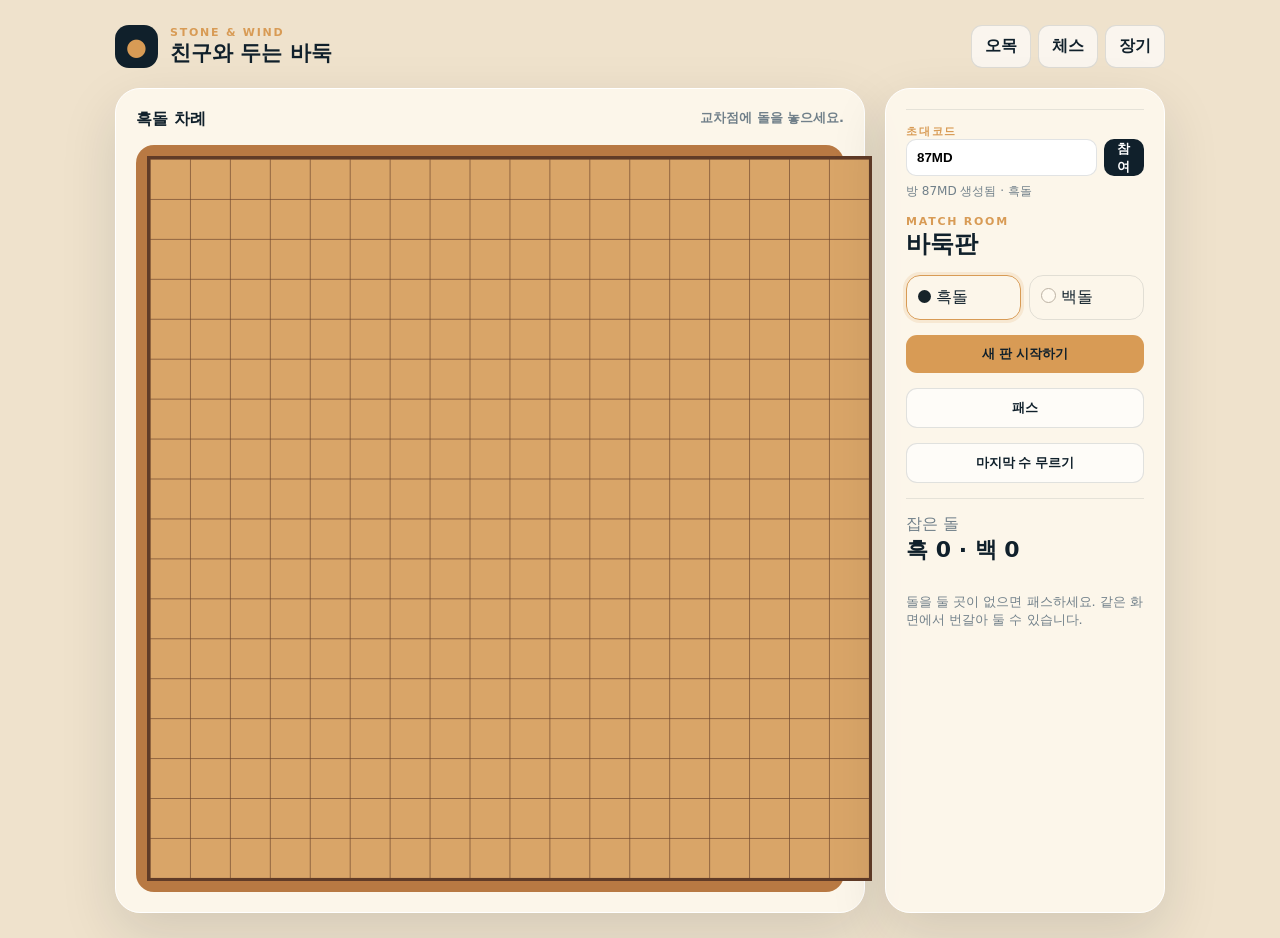
==== baduk.html @ 0fa2579d "Add files via upload" ====
<!doctype html><html lang="ko"><head><meta charset="UTF-8"><meta name="viewport" content="width=device-width,initial-scale=1"><title>돌과 바람 · 바둑</title><style>body{margin:0;background:#efe2cc;color:#10202b;font-family:system-ui,sans-serif}.shell{max-width:1050px;margin:auto;padding:25px 18px}.head{display:flex;justify-content:space-between;align-items:center;margin-bottom:20px;gap:12px}.brand{display:flex;gap:12px;align-items:center}.mark{display:grid;place-items:center;width:43px;height:43px;border-radius:14px;background:#10202b;color:#d89b55;font-size:24px}.eyebrow{color:#d89b55;font-size:11px;letter-spacing:.16em;font-weight:900}h1,h2{margin:0}h1{font-size:21px}.links{display:flex;gap:7px;flex-wrap:wrap}.link,.btn{padding:10px 13px;border:1px solid #10202b20;border-radius:11px;background:#ffffffaa;color:#10202b;font-weight:800;text-decoration:none;cursor:pointer}.layout{display:grid;grid-template-columns:minmax(0,1fr) 280px;gap:20px}.card,.panel{background:#fffaf1d4;border:1px solid #fff;box-shadow:0 20px 55px #10202b20;border-radius:25px}.card{padding:20px}.status{display:flex;justify-content:space-between;margin-bottom:15px;font-weight:900}.hint{font-size:13px;color:#71808a}.wrap{padding:11px;background:#b87943;border-radius:18px}.board{width:min(100%,690px);margin:auto;aspect-ratio:1;display:grid;grid-template-columns:repeat(19,1fr);grid-template-rows:repeat(19,1fr);padding:2.4%;background:#d9a568;border:3px solid #603b27}.pt{border:0;background:transparent;position:relative;min-width:0;min-height:0}.stone{position:absolute;width:88%;height:88%;left:6%;top:6%;border-radius:50%;box-shadow:2px 3px 4px #4b2f1c66}.black{background:#162329}.white{background:#fffaf0;border:1px solid #bcb2a4}.pt.last{outline:2px solid #d89b55;outline-offset:-3px;border-radius:50%}.panel{padding:20px;display:flex;flex-direction:column;gap:15px}.players{display:grid;grid-template-columns:1fr 1fr;gap:8px}.player{padding:11px;border:1px solid #10202b1c;border-radius:14px}.player.active{border-color:#d89b55;box-shadow:0 0 0 3px #d89b5528}.dot{display:inline-block;width:13px;height:13px;border-radius:50%;vertical-align:-1px;margin-right:5px}.primary{background:#d89b55;border:0;width:100%}.muted{font-size:13px;color:#71808a}.stats{border-top:1px solid #10202b18;padding-top:15px;color:#71808a}.stats b{font-size:22px;color:#10202b}@media(max-width:720px){.layout{grid-template-columns:1fr}.panel{order:2}.links .link{padding:8px;font-size:12px}}</style></head><body><main class="shell"><header class="head"><div class="brand"><div class="mark">●</div><div><div class="eyebrow">STONE & WIND</div><h1>친구와 두는 바둑</h1></div></div><nav class="links"><a class="link" href="omok.html">오목</a><a class="link" href="chess.html">체스</a><a class="link" href="janggi.html">장기</a></nav></header><section class="layout"><section class="card"><div class="status"><span id="turn">흑돌 차례</span><span class="hint">교차점에 돌을 놓으세요.</span></div><div class="wrap"><div id="board" class="board"></div></div></section><aside class="panel"><div><div class="eyebrow">MATCH ROOM</div><h2>바둑판</h2></div><div class="players"><div id="blackPlayer" class="player active"><span class="dot black"></span>흑돌</div><div id="whitePlayer" class="player"><span class="dot white"></span>백돌</div></div><button class="btn primary" id="new">새 판 시작하기</button><button class="btn" id="pass">패스</button><button class="btn" id="undo">마지막 수 무르기</button><div class="stats">잡은 돌<br><b id="score">흑 0 · 백 0</b></div><p class="muted">돌을 둘 곳이 없으면 패스하세요. 같은 화면에서 번갈아 둘 수 있습니다.</p></aside></section></main><script>
const N=19;let a=[],turn='black',hist=[],caps={black:0,white:0},last=null;const board=document.getElementById('board');function start(){a=Array.from({length:N},()=>Array(N).fill(null));turn='black';hist=[];caps={black:0,white:0};last=null;draw()}function draw(){board.innerHTML='';for(let r=0;r<N;r++)for(let c=0;c<N;c++){const p=document.createElement('button');p.className='pt'+(last&&last.r===r&&last.c===c?' last':'');p.dataset.r=r;p.dataset.c=c;if(a[r][c]){const s=document.createElement('span');s.className='stone '+a[r][c];p.appendChild(s)}p.onclick=()=>put(r,c);board.appendChild(p)}document.getElementById('turn').textContent=turn==='black'?'흑돌 차례':'백돌 차례';document.getElementById('blackPlayer').classList.toggle('active',turn==='black');document.getElementById('whitePlayer').classList.toggle('active',turn==='white');document.getElementById('score').textContent=`흑 ${caps.black} · 백 ${caps.white}`}function group(r,c){const color=a[r][c],seen=new Set(),stones=[],stack=[[r,c]];while(stack.length){const[x,y]=stack.pop(),key=x+','+y;if(seen.has(key)||x<0||x>=N||y<0||y>=N||a[x][y]!==color)continue;seen.add(key);stones.push([x,y]);stack.push([x+1,y],[x-1,y],[x,y+1],[x,y-1])}let libs=new Set();for(const[x,y]of stones)for(const[nr,nc]of[[x+1,y],[x-1,y],[x,y+1],[x,y-1]])if(nr>=0&&nr<N&&nc>=0&&nc<N&&!a[nr][nc])libs.add(nr+','+nc);return{stones,libs}}function put(r,c){if(a[r][c])return;const color=turn,other=turn==='black'?'white':'black';a[r][c]=color;let removed=[];for(const[nr,nc]of[[r+1,c],[r-1,c],[r,c+1],[r,c-1]])if(nr>=0&&nr<N&&nc>=0&&nc<N&&a[nr][nc]===other){const g=group(nr,nc);if(!g.libs.size){g.stones.forEach(([x,y])=>{a[x][y]=null;removed.push([x,y])});caps[color]+=g.stones.length}}const own=group(r,c);if(!own.libs.size&&!removed.length){a[r][c]=null;return}hist.push({r,c,color,removed});last={r,c};turn=other;draw()}document.getElementById('new').onclick=start;document.getElementById('pass').onclick=()=>{turn=turn==='black'?'white':'black';last=null;draw()};document.getElementById('undo').onclick=()=>{const m=hist.pop();if(!m)return;a[m.r][m.c]=null;m.removed.forEach(([r,c])=>a[r][c]=m.color==='black'?'white':'black');caps[m.color]-=m.removed.length;turn=m.color;last=null;draw()};start();</script></body></html>
</html>
<style>.roombox{border-top:1px solid #10202b18;padding-top:14px}.roomrow{display:flex;gap:7px}.roomrow input{min-width:0;width:100%;padding:10px;border:1px solid #10202b20;border-radius:10px;text-transform:uppercase;font-weight:800}.roomrow button{padding:0 11px;border:0;border-radius:10px;background:#10202b;color:#fff;font-weight:800}.roomstatus{font-size:12px;color:#71808a;margin-top:7px}</style>
<script>
document.querySelector('.panel').insertAdjacentHTML('afterbegin','<div class="roombox"><div class="eyebrow">초대코드</div><div class="roomrow"><input id="roomInput" placeholder="코드 입력"><button id="joinRoom">참여</button></div><div class="roomstatus" id="roomStatus"></div></div>');let myColor=null,roomCode='',channel=null;function sync(){if(channel)channel.postMessage({type:'state',a,turn,caps,last})}function applyRemote(d){a=d.a;turn=d.turn;caps=d.caps;last=d.last;draw()}function createRoom(){roomCode=Math.random().toString(36).slice(2,6).toUpperCase();myColor='black';if(channel)channel.close();channel=new BroadcastChannel('stone-wind-baduk-'+roomCode);channel.onmessage=e=>{if(e.data.type==='hello')sync();if(e.data.type==='state'&&myColor==='white')applyRemote(e.data)};document.getElementById('roomInput').value=roomCode;document.getElementById('roomStatus').textContent='방 '+roomCode+' 생성됨 · 흑돌';sync()}function joinRoom(){roomCode=document.getElementById('roomInput').value.trim().toUpperCase();if(!roomCode)return;myColor='white';if(channel)channel.close();channel=new BroadcastChannel('stone-wind-baduk-'+roomCode);channel.onmessage=e=>{if(e.data.type==='state')applyRemote(e.data)};channel.postMessage({type:'hello'});document.getElementById('roomStatus').textContent='방 '+roomCode+' 참여 중 · 백돌'}const oldPut=put;put=(r,c)=>{if(myColor&&myColor!==turn)return;oldPut(r,c);sync()};document.getElementById('joinRoom').onclick=joinRoom;createRoom();setInterval(sync,500);
</script>
</html>
<style>.board{background-image:linear-gradient(to right,#6e452caa 1px,transparent 1px),linear-gradient(to bottom,#6e452caa 1px,transparent 1px);background-size:calc(100% / 18) 100%,100% calc(100% / 18)}</style>
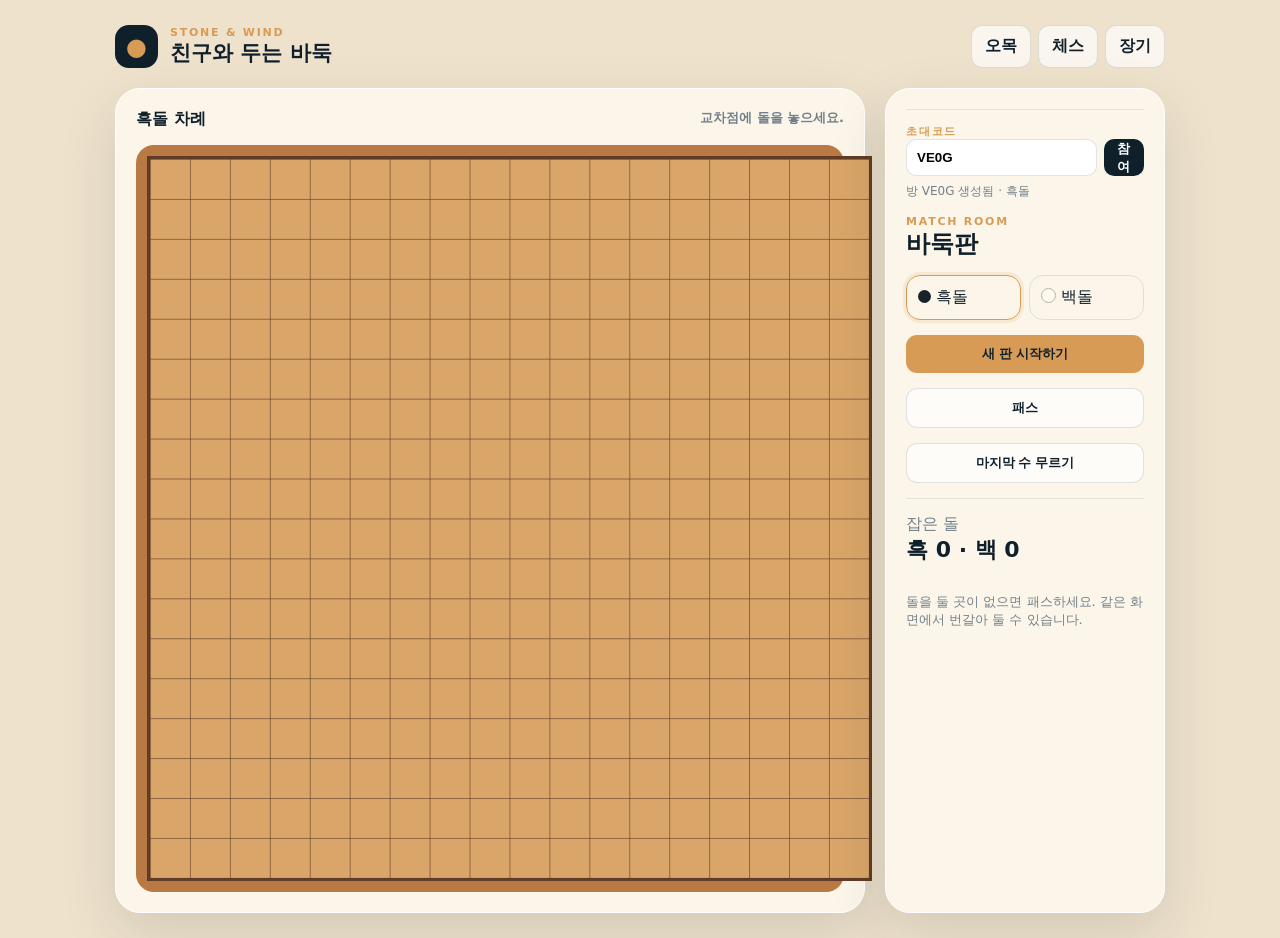
==== commit 32552997: "Add files via upload" ====
--- a/baduk.html
+++ b/baduk.html
@@ -7,3 +7,4 @@
 </script>
 </html>
 <style>.board{background-image:linear-gradient(to right,#6e452caa 1px,transparent 1px),linear-gradient(to bottom,#6e452caa 1px,transparent 1px);background-size:calc(100% / 18) 100%,100% calc(100% / 18)}</style>
+<script>myColor=null;</script>
